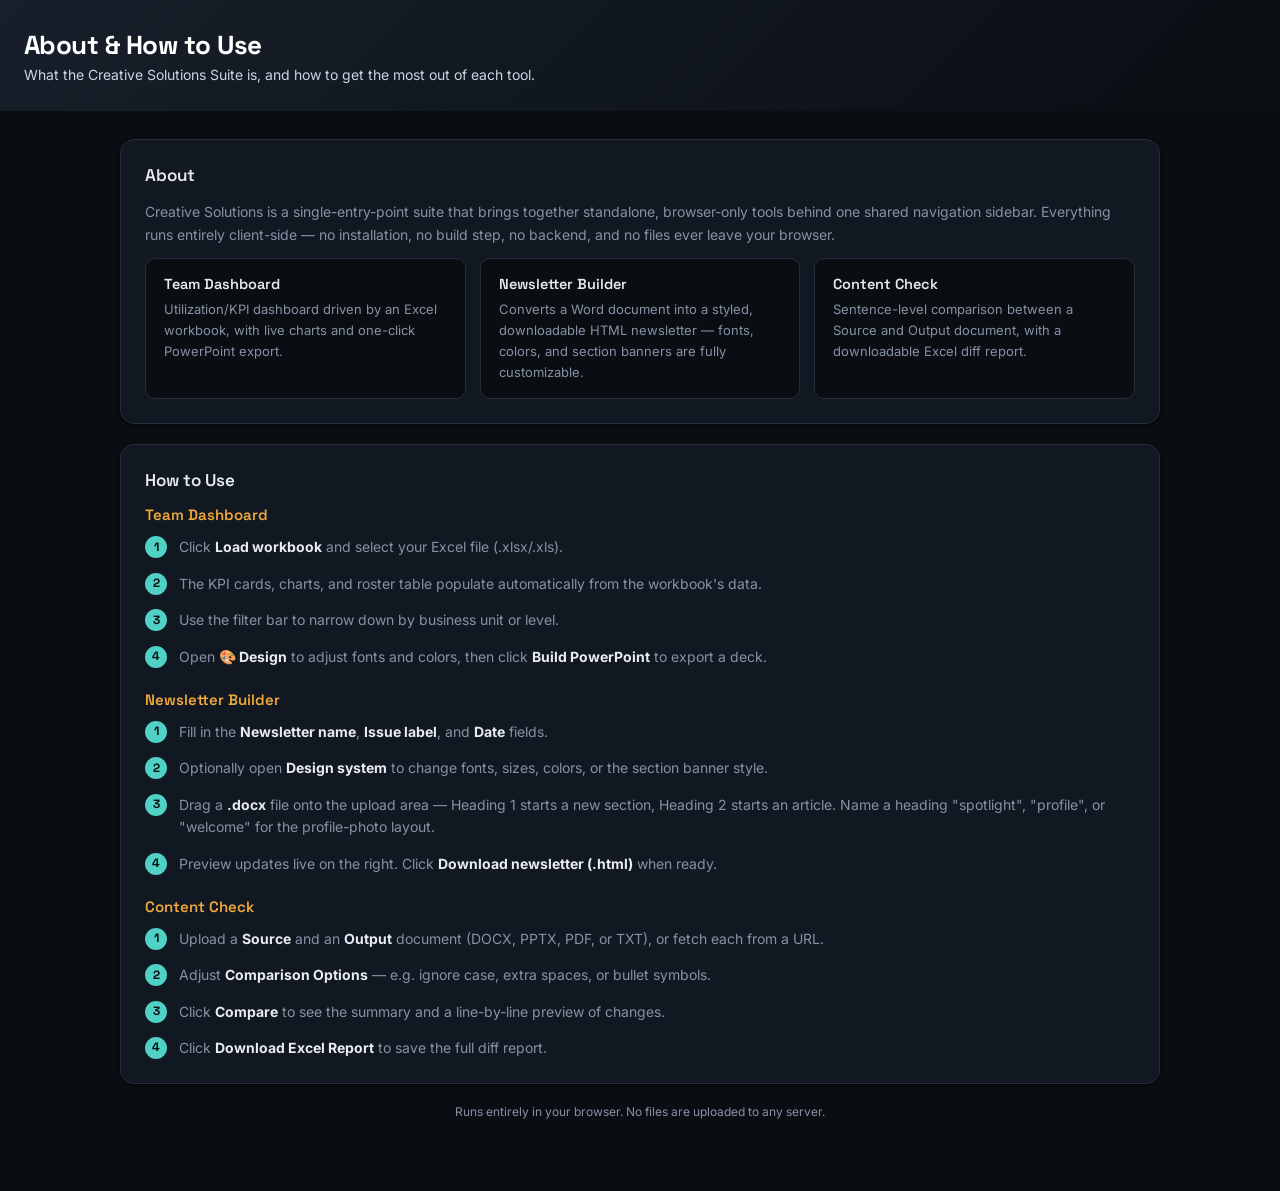
==== apps/about/index.html @ 9792f873 "Add About & How to Use page to the suite" ====
<!DOCTYPE html>
<html lang="en">
<head>
<meta charset="UTF-8" />
<meta name="viewport" content="width=device-width, initial-scale=1.0" />
<title>About</title>
<link rel="preconnect" href="https://fonts.googleapis.com">
<link href="https://fonts.googleapis.com/css2?family=Space+Grotesk:wght@500;600;700&family=Inter:wght@400;500;600&display=swap" rel="stylesheet">
<style>
  :root{
    --bg:#0A0E13;
    --panel:#121821;
    --line:#232E3B;
    --text:#E7ECF2;
    --muted:#8592A6;
    --accent:#4FD1C5;
    --amber:#F2A93B;
    --font-header:'Space Grotesk', sans-serif;
    --font-body:'Inter', sans-serif;
    --banner-bg:#171F2A;
    --banner-bg-2:#0A0E13;
  }
  *{box-sizing:border-box;}
  html,body{margin:0;padding:0;}
  body{background:var(--bg);color:var(--text);font-family:var(--font-body);}

  .app-header{background:linear-gradient(135deg, var(--banner-bg), var(--banner-bg-2));color:#fff;padding:28px 24px;text-align:left;}
  .app-header h1{margin:0 0 4px;font-size:26px;font-weight:700;letter-spacing:-0.02em;font-family:var(--font-header);}
  .app-header p{margin:0;color:#cbd5e1;font-size:14px;}

  .container{max-width:1080px;margin:0 auto;padding:28px 20px 60px;}

  .panel{background:var(--panel);border:1px solid var(--line);border-radius:14px;box-shadow:0 1px 2px rgba(0,0,0,.3), 0 1px 3px rgba(0,0,0,.35);padding:24px;margin-bottom:20px;}
  .panel h2{margin:0 0 14px;font-family:var(--font-header);font-size:17px;font-weight:600;color:var(--text);}
  .panel p{margin:0 0 12px;font-size:14px;line-height:1.65;color:var(--muted);}
  .panel p:last-child{margin-bottom:0;}
  .panel ul{margin:0;padding-left:18px;}
  .panel li{font-size:14px;line-height:1.65;color:var(--muted);margin-bottom:6px;}
  .panel li b{color:var(--text);}
  .panel li:last-child{margin-bottom:0;}

  .tool-grid{display:grid;grid-template-columns:repeat(auto-fit, minmax(260px, 1fr));gap:14px;margin-top:4px;}
  .tool-card{background:var(--bg);border:1px solid var(--line);border-radius:10px;padding:16px 18px;}
  .tool-card h3{margin:0 0 6px;font-family:var(--font-header);font-size:14.5px;font-weight:600;color:var(--text);}
  .tool-card p{margin:0;font-size:13px;line-height:1.6;color:var(--muted);}

  .steps{counter-reset:step;list-style:none;margin:0;padding:0;}
  .steps li{counter-increment:step;position:relative;padding-left:34px;margin-bottom:14px;font-size:14px;line-height:1.6;color:var(--muted);}
  .steps li:last-child{margin-bottom:0;}
  .steps li::before{content:counter(step);position:absolute;left:0;top:0;width:22px;height:22px;border-radius:50%;background:var(--accent);color:#0A0E13;font-family:var(--font-header);font-weight:700;font-size:12px;display:flex;align-items:center;justify-content:center;}
  .steps li b{color:var(--text);}

  .how-to-block{margin-bottom:22px;}
  .how-to-block:last-child{margin-bottom:0;}
  .how-to-block h3{margin:0 0 12px;font-family:var(--font-header);font-size:15px;font-weight:600;color:var(--amber);}

  .footer-note{text-align:center;color:var(--muted);font-size:12px;margin-top:8px;}
</style>
</head>
<body>

<header class="app-header">
  <h1>About &amp; How to Use</h1>
  <p>What the Creative Solutions Suite is, and how to get the most out of each tool.</p>
</header>

<div class="container">

  <section class="panel">
    <h2>About</h2>
    <p>Creative Solutions is a single-entry-point suite that brings together standalone, browser-only tools behind one shared navigation sidebar. Everything runs entirely client-side — no installation, no build step, no backend, and no files ever leave your browser.</p>
    <div class="tool-grid">
      <div class="tool-card">
        <h3>Team Dashboard</h3>
        <p>Utilization/KPI dashboard driven by an Excel workbook, with live charts and one-click PowerPoint export.</p>
      </div>
      <div class="tool-card">
        <h3>Newsletter Builder</h3>
        <p>Converts a Word document into a styled, downloadable HTML newsletter — fonts, colors, and section banners are fully customizable.</p>
      </div>
      <div class="tool-card">
        <h3>Content Check</h3>
        <p>Sentence-level comparison between a Source and Output document, with a downloadable Excel diff report.</p>
      </div>
    </div>
  </section>

  <section class="panel">
    <h2>How to Use</h2>

    <div class="how-to-block">
      <h3>Team Dashboard</h3>
      <ol class="steps">
        <li>Click <b>Load workbook</b> and select your Excel file (.xlsx/.xls).</li>
        <li>The KPI cards, charts, and roster table populate automatically from the workbook's data.</li>
        <li>Use the filter bar to narrow down by business unit or level.</li>
        <li>Open <b>🎨 Design</b> to adjust fonts and colors, then click <b>Build PowerPoint</b> to export a deck.</li>
      </ol>
    </div>

    <div class="how-to-block">
      <h3>Newsletter Builder</h3>
      <ol class="steps">
        <li>Fill in the <b>Newsletter name</b>, <b>Issue label</b>, and <b>Date</b> fields.</li>
        <li>Optionally open <b>Design system</b> to change fonts, sizes, colors, or the section banner style.</li>
        <li>Drag a <b>.docx</b> file onto the upload area — Heading&nbsp;1 starts a new section, Heading&nbsp;2 starts an article. Name a heading "spotlight", "profile", or "welcome" for the profile-photo layout.</li>
        <li>Preview updates live on the right. Click <b>Download newsletter (.html)</b> when ready.</li>
      </ol>
    </div>

    <div class="how-to-block">
      <h3>Content Check</h3>
      <ol class="steps">
        <li>Upload a <b>Source</b> and an <b>Output</b> document (DOCX, PPTX, PDF, or TXT), or fetch each from a URL.</li>
        <li>Adjust <b>Comparison Options</b> — e.g. ignore case, extra spaces, or bullet symbols.</li>
        <li>Click <b>Compare</b> to see the summary and a line-by-line preview of changes.</li>
        <li>Click <b>Download Excel Report</b> to save the full diff report.</li>
      </ol>
    </div>
  </section>

  <p class="footer-note">Runs entirely in your browser. No files are uploaded to any server.</p>
</div>

</body>
</html>
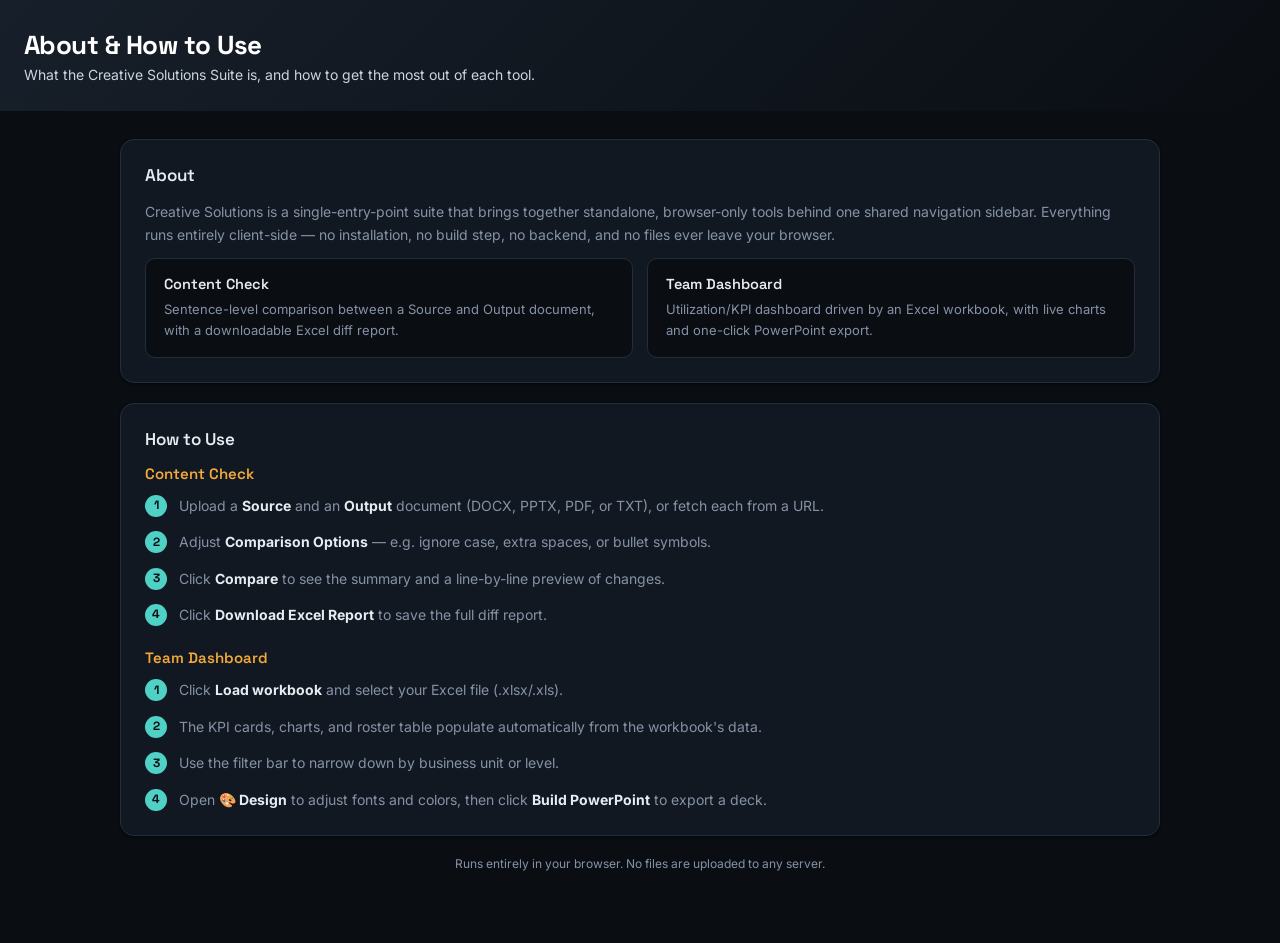
==== commit 3883d0de: "Reorder nav (Content Check, Dashboard, Newsletter, About), mark Newsletter Builder as Coming Soon, a" ====
--- a/apps/about/index.html
+++ b/apps/about/index.html
@@ -71,22 +71,28 @@
     <p>Creative Solutions is a single-entry-point suite that brings together standalone, browser-only tools behind one shared navigation sidebar. Everything runs entirely client-side — no installation, no build step, no backend, and no files ever leave your browser.</p>
     <div class="tool-grid">
       <div class="tool-card">
+        <h3>Content Check</h3>
+        <p>Sentence-level comparison between a Source and Output document, with a downloadable Excel diff report.</p>
+      </div>
+      <div class="tool-card">
         <h3>Team Dashboard</h3>
         <p>Utilization/KPI dashboard driven by an Excel workbook, with live charts and one-click PowerPoint export.</p>
-      </div>
-      <div class="tool-card">
-        <h3>Newsletter Builder</h3>
-        <p>Converts a Word document into a styled, downloadable HTML newsletter — fonts, colors, and section banners are fully customizable.</p>
-      </div>
-      <div class="tool-card">
-        <h3>Content Check</h3>
-        <p>Sentence-level comparison between a Source and Output document, with a downloadable Excel diff report.</p>
       </div>
     </div>
   </section>
 
   <section class="panel">
     <h2>How to Use</h2>
+
+    <div class="how-to-block">
+      <h3>Content Check</h3>
+      <ol class="steps">
+        <li>Upload a <b>Source</b> and an <b>Output</b> document (DOCX, PPTX, PDF, or TXT), or fetch each from a URL.</li>
+        <li>Adjust <b>Comparison Options</b> — e.g. ignore case, extra spaces, or bullet symbols.</li>
+        <li>Click <b>Compare</b> to see the summary and a line-by-line preview of changes.</li>
+        <li>Click <b>Download Excel Report</b> to save the full diff report.</li>
+      </ol>
+    </div>
 
     <div class="how-to-block">
       <h3>Team Dashboard</h3>
@@ -97,26 +103,6 @@
         <li>Open <b>🎨 Design</b> to adjust fonts and colors, then click <b>Build PowerPoint</b> to export a deck.</li>
       </ol>
     </div>
-
-    <div class="how-to-block">
-      <h3>Newsletter Builder</h3>
-      <ol class="steps">
-        <li>Fill in the <b>Newsletter name</b>, <b>Issue label</b>, and <b>Date</b> fields.</li>
-        <li>Optionally open <b>Design system</b> to change fonts, sizes, colors, or the section banner style.</li>
-        <li>Drag a <b>.docx</b> file onto the upload area — Heading&nbsp;1 starts a new section, Heading&nbsp;2 starts an article. Name a heading "spotlight", "profile", or "welcome" for the profile-photo layout.</li>
-        <li>Preview updates live on the right. Click <b>Download newsletter (.html)</b> when ready.</li>
-      </ol>
-    </div>
-
-    <div class="how-to-block">
-      <h3>Content Check</h3>
-      <ol class="steps">
-        <li>Upload a <b>Source</b> and an <b>Output</b> document (DOCX, PPTX, PDF, or TXT), or fetch each from a URL.</li>
-        <li>Adjust <b>Comparison Options</b> — e.g. ignore case, extra spaces, or bullet symbols.</li>
-        <li>Click <b>Compare</b> to see the summary and a line-by-line preview of changes.</li>
-        <li>Click <b>Download Excel Report</b> to save the full diff report.</li>
-      </ol>
-    </div>
   </section>
 
   <p class="footer-note">Runs entirely in your browser. No files are uploaded to any server.</p>
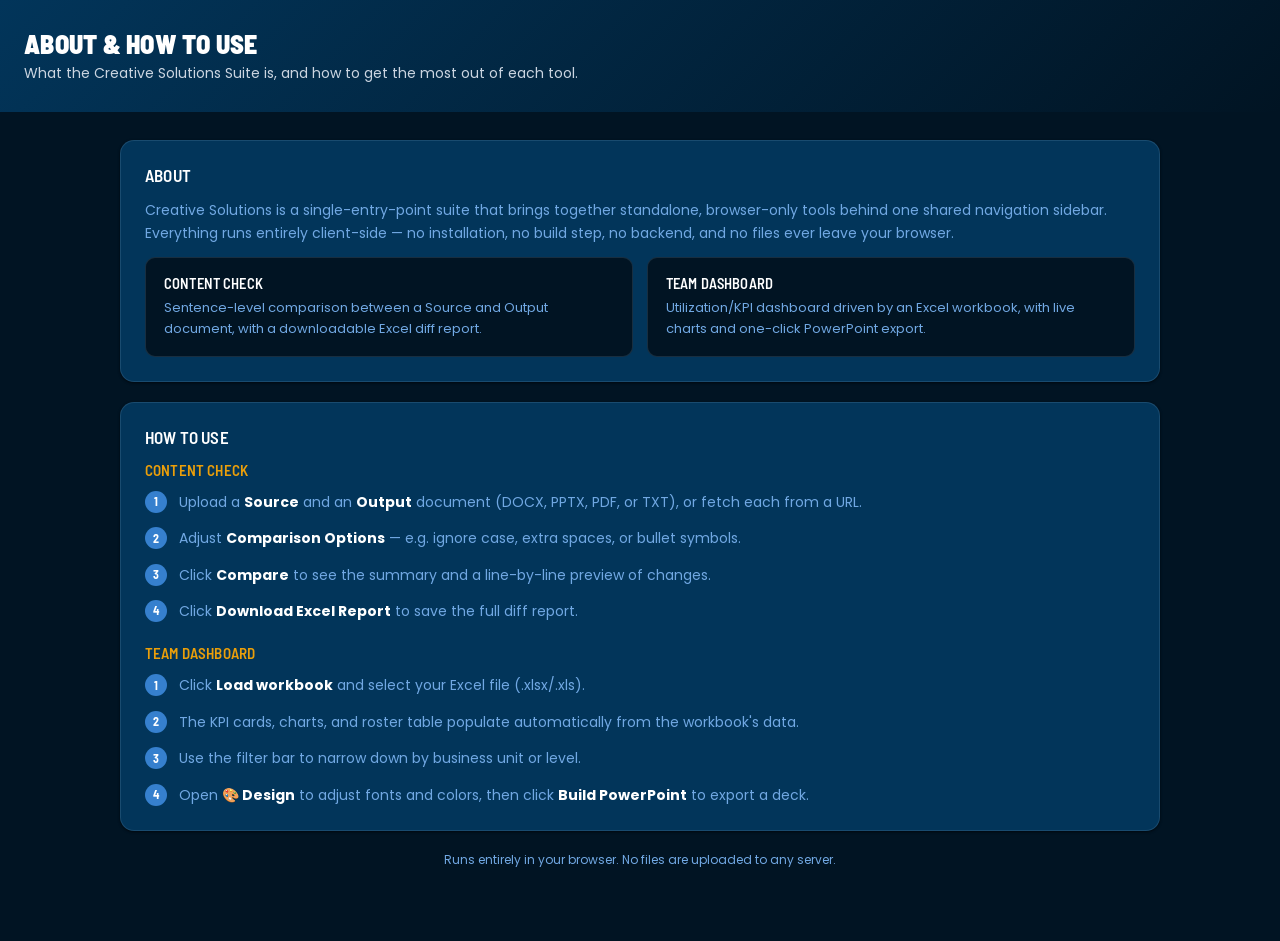
==== commit 7e409b36: "Apply PepsiCo Digital Minikit brand to sidebar, About, and Content Check Fonts: Barlow Semi Condense" ====
--- a/apps/about/index.html
+++ b/apps/about/index.html
@@ -5,33 +5,34 @@
 <meta name="viewport" content="width=device-width, initial-scale=1.0" />
 <title>About</title>
 <link rel="preconnect" href="https://fonts.googleapis.com">
-<link href="https://fonts.googleapis.com/css2?family=Space+Grotesk:wght@500;600;700&family=Inter:wght@400;500;600&display=swap" rel="stylesheet">
+<link href="https://fonts.googleapis.com/css2?family=Barlow+Semi+Condensed:wght@600;700;900&family=Poppins:wght@400;500;600;700&display=swap" rel="stylesheet">
 <style>
   :root{
-    --bg:#0A0E13;
-    --panel:#121821;
-    --line:#232E3B;
-    --text:#E7ECF2;
-    --muted:#8592A6;
-    --accent:#4FD1C5;
-    --amber:#F2A93B;
-    --font-header:'Space Grotesk', sans-serif;
-    --font-body:'Inter', sans-serif;
-    --banner-bg:#171F2A;
-    --banner-bg-2:#0A0E13;
+    /* PepsiCo Digital Minikit — Dark Universal Theme (Fresh navy ramp) */
+    --bg:#011423;
+    --panel:#02355A;
+    --line:rgba(165, 203, 238, 0.14);
+    --text:#FFFFFF;
+    --muted:#71A8E3;
+    --accent:#3680CE;
+    --amber:#EB9F0A;
+    --font-header:'Barlow Semi Condensed', sans-serif;
+    --font-body:'Poppins', sans-serif;
+    --banner-bg:#02355A;
+    --banner-bg-2:#011423;
   }
   *{box-sizing:border-box;}
   html,body{margin:0;padding:0;}
   body{background:var(--bg);color:var(--text);font-family:var(--font-body);}
 
   .app-header{background:linear-gradient(135deg, var(--banner-bg), var(--banner-bg-2));color:#fff;padding:28px 24px;text-align:left;}
-  .app-header h1{margin:0 0 4px;font-size:26px;font-weight:700;letter-spacing:-0.02em;font-family:var(--font-header);}
+  .app-header h1{margin:0 0 4px;font-size:26px;font-weight:900;text-transform:uppercase;letter-spacing:0.01em;font-family:var(--font-header);}
   .app-header p{margin:0;color:#cbd5e1;font-size:14px;}
 
   .container{max-width:1080px;margin:0 auto;padding:28px 20px 60px;}
 
   .panel{background:var(--panel);border:1px solid var(--line);border-radius:14px;box-shadow:0 1px 2px rgba(0,0,0,.3), 0 1px 3px rgba(0,0,0,.35);padding:24px;margin-bottom:20px;}
-  .panel h2{margin:0 0 14px;font-family:var(--font-header);font-size:17px;font-weight:600;color:var(--text);}
+  .panel h2{margin:0 0 14px;font-family:var(--font-header);font-size:17px;font-weight:600;text-transform:uppercase;letter-spacing:0.01em;color:var(--text);}
   .panel p{margin:0 0 12px;font-size:14px;line-height:1.65;color:var(--muted);}
   .panel p:last-child{margin-bottom:0;}
   .panel ul{margin:0;padding-left:18px;}
@@ -41,18 +42,18 @@
 
   .tool-grid{display:grid;grid-template-columns:repeat(auto-fit, minmax(260px, 1fr));gap:14px;margin-top:4px;}
   .tool-card{background:var(--bg);border:1px solid var(--line);border-radius:10px;padding:16px 18px;}
-  .tool-card h3{margin:0 0 6px;font-family:var(--font-header);font-size:14.5px;font-weight:600;color:var(--text);}
+  .tool-card h3{margin:0 0 6px;font-family:var(--font-header);font-size:14.5px;font-weight:600;text-transform:uppercase;letter-spacing:0.01em;color:var(--text);}
   .tool-card p{margin:0;font-size:13px;line-height:1.6;color:var(--muted);}
 
   .steps{counter-reset:step;list-style:none;margin:0;padding:0;}
   .steps li{counter-increment:step;position:relative;padding-left:34px;margin-bottom:14px;font-size:14px;line-height:1.6;color:var(--muted);}
   .steps li:last-child{margin-bottom:0;}
-  .steps li::before{content:counter(step);position:absolute;left:0;top:0;width:22px;height:22px;border-radius:50%;background:var(--accent);color:#0A0E13;font-family:var(--font-header);font-weight:700;font-size:12px;display:flex;align-items:center;justify-content:center;}
+  .steps li::before{content:counter(step);position:absolute;left:0;top:0;width:22px;height:22px;border-radius:50%;background:var(--accent);color:#fff;font-family:var(--font-header);font-weight:700;font-size:12px;display:flex;align-items:center;justify-content:center;}
   .steps li b{color:var(--text);}
 
   .how-to-block{margin-bottom:22px;}
   .how-to-block:last-child{margin-bottom:0;}
-  .how-to-block h3{margin:0 0 12px;font-family:var(--font-header);font-size:15px;font-weight:600;color:var(--amber);}
+  .how-to-block h3{margin:0 0 12px;font-family:var(--font-header);font-size:15px;font-weight:600;text-transform:uppercase;letter-spacing:0.01em;color:var(--amber);}
 
   .footer-note{text-align:center;color:var(--muted);font-size:12px;margin-top:8px;}
 </style>
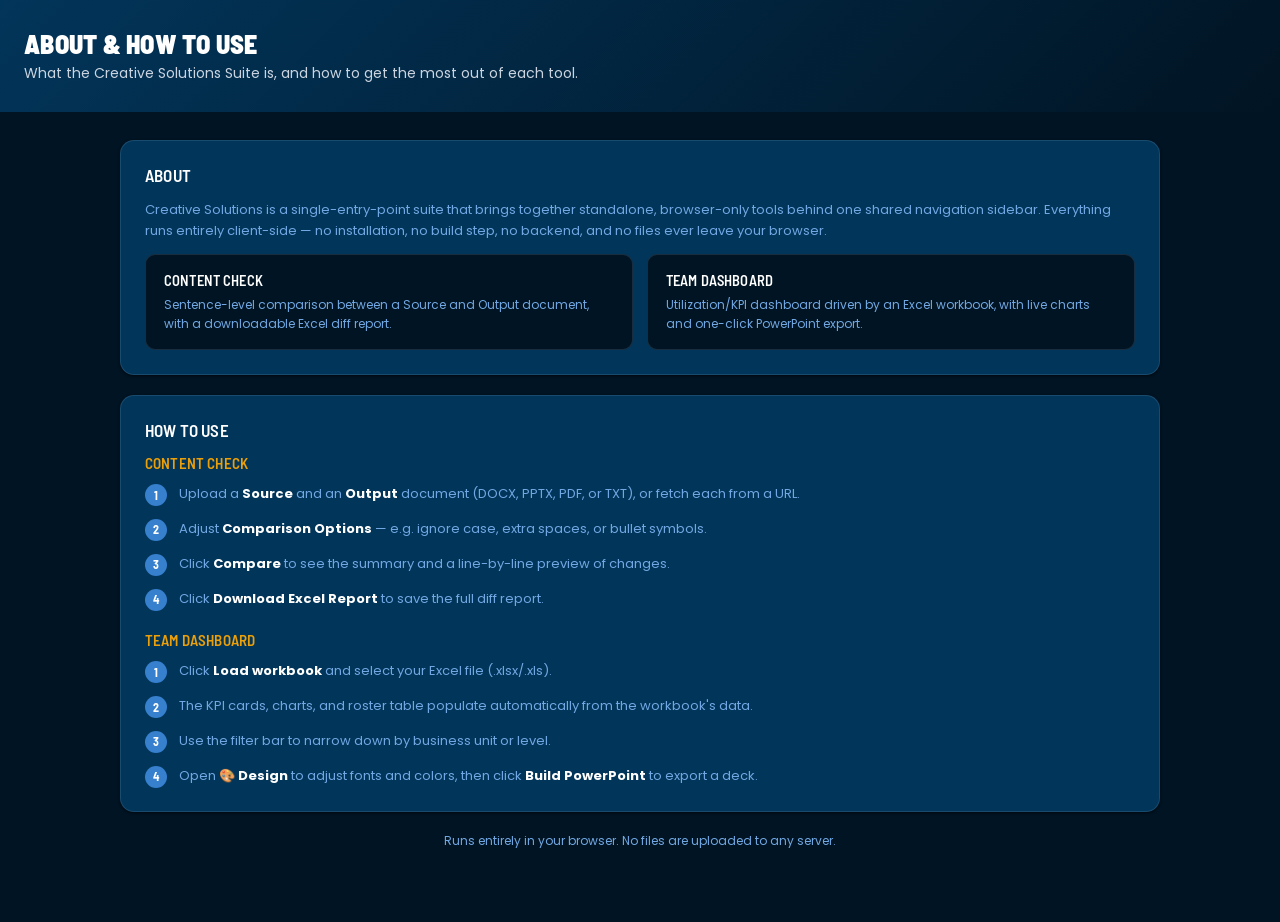
==== commit b19df2d0: "Reduce body text and bullet font sizes on the About page .panel p/li 14px -> 13px, .tool-card p 13px" ====
--- a/apps/about/index.html
+++ b/apps/about/index.html
@@ -33,20 +33,20 @@
 
   .panel{background:var(--panel);border:1px solid var(--line);border-radius:14px;box-shadow:0 1px 2px rgba(0,0,0,.3), 0 1px 3px rgba(0,0,0,.35);padding:24px;margin-bottom:20px;}
   .panel h2{margin:0 0 14px;font-family:var(--font-header);font-size:17px;font-weight:600;text-transform:uppercase;letter-spacing:0.01em;color:var(--text);}
-  .panel p{margin:0 0 12px;font-size:14px;line-height:1.65;color:var(--muted);}
+  .panel p{margin:0 0 12px;font-size:13px;line-height:1.65;color:var(--muted);}
   .panel p:last-child{margin-bottom:0;}
   .panel ul{margin:0;padding-left:18px;}
-  .panel li{font-size:14px;line-height:1.65;color:var(--muted);margin-bottom:6px;}
+  .panel li{font-size:13px;line-height:1.65;color:var(--muted);margin-bottom:6px;}
   .panel li b{color:var(--text);}
   .panel li:last-child{margin-bottom:0;}
 
   .tool-grid{display:grid;grid-template-columns:repeat(auto-fit, minmax(260px, 1fr));gap:14px;margin-top:4px;}
   .tool-card{background:var(--bg);border:1px solid var(--line);border-radius:10px;padding:16px 18px;}
   .tool-card h3{margin:0 0 6px;font-family:var(--font-header);font-size:14.5px;font-weight:600;text-transform:uppercase;letter-spacing:0.01em;color:var(--text);}
-  .tool-card p{margin:0;font-size:13px;line-height:1.6;color:var(--muted);}
+  .tool-card p{margin:0;font-size:12px;line-height:1.6;color:var(--muted);}
 
   .steps{counter-reset:step;list-style:none;margin:0;padding:0;}
-  .steps li{counter-increment:step;position:relative;padding-left:34px;margin-bottom:14px;font-size:14px;line-height:1.6;color:var(--muted);}
+  .steps li{counter-increment:step;position:relative;padding-left:34px;margin-bottom:14px;font-size:13px;line-height:1.6;color:var(--muted);}
   .steps li:last-child{margin-bottom:0;}
   .steps li::before{content:counter(step);position:absolute;left:0;top:0;width:22px;height:22px;border-radius:50%;background:var(--accent);color:#fff;font-family:var(--font-header);font-weight:700;font-size:12px;display:flex;align-items:center;justify-content:center;}
   .steps li b{color:var(--text);}
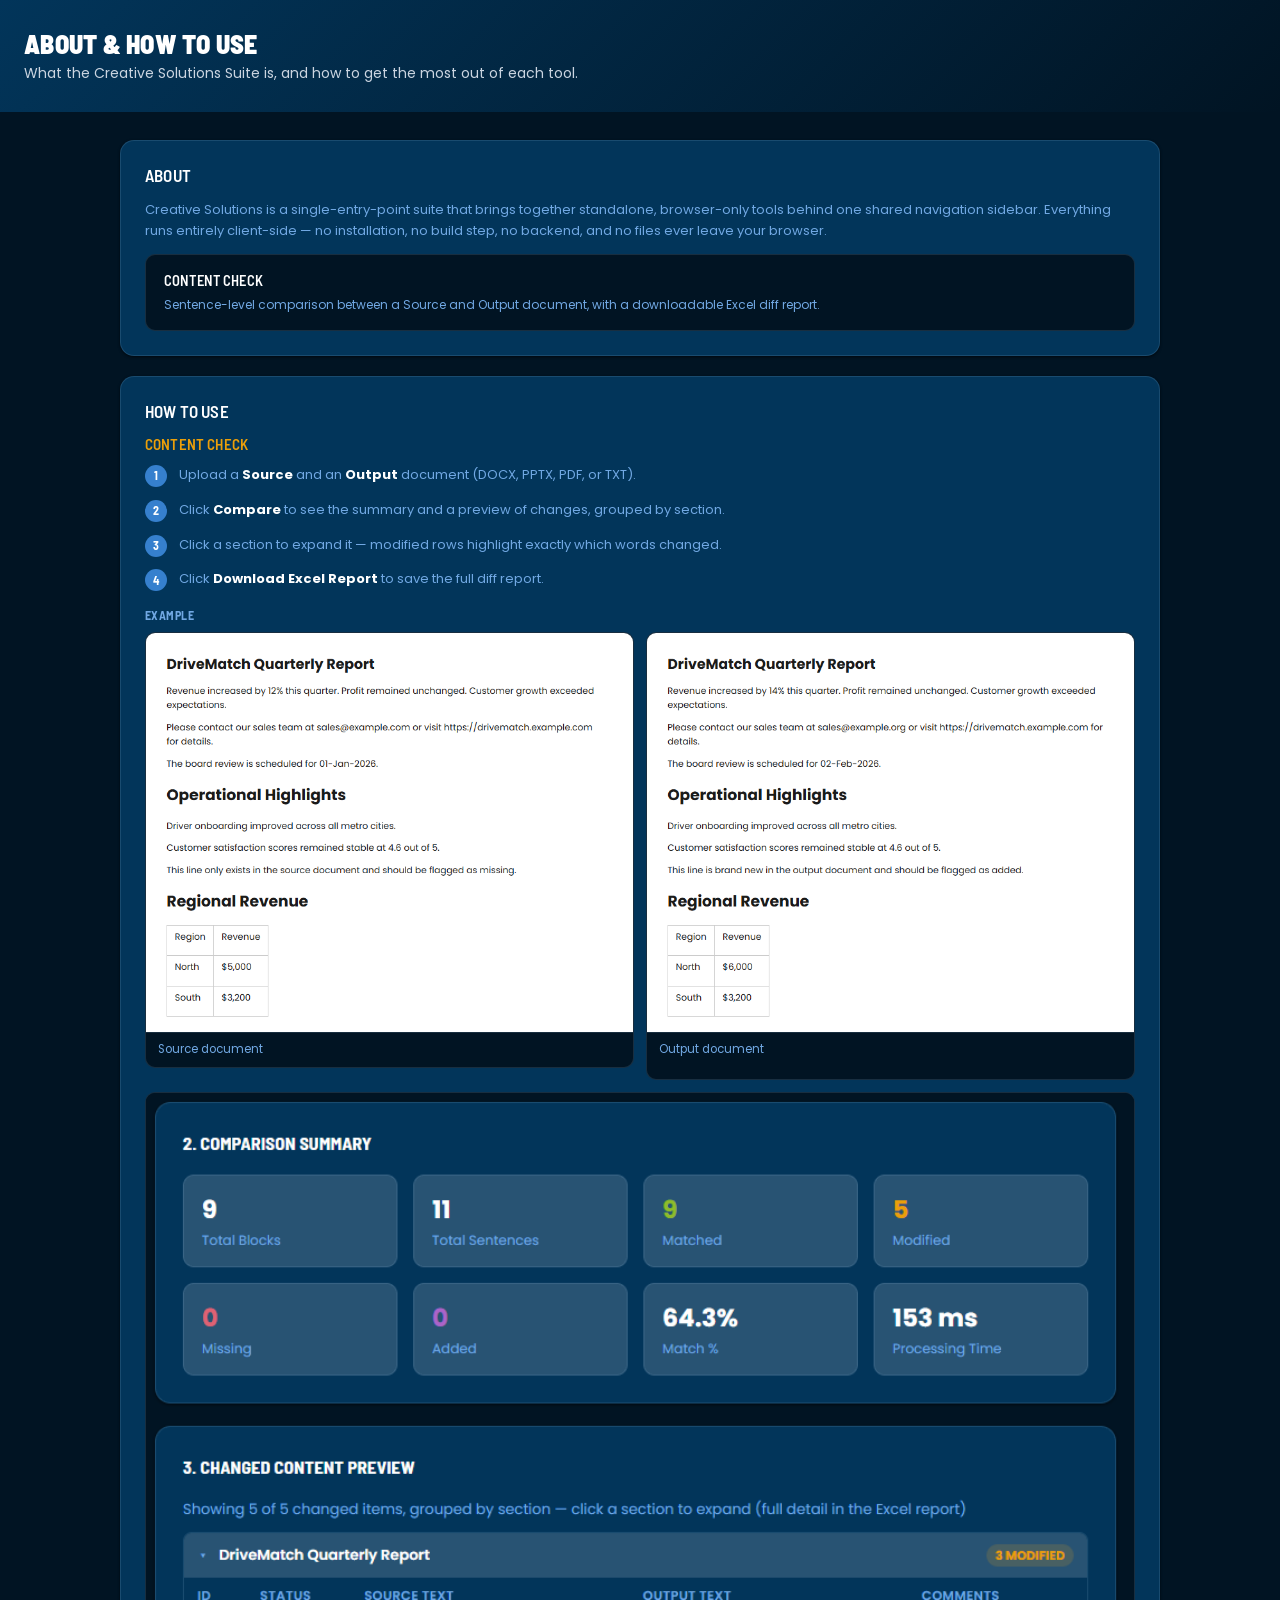
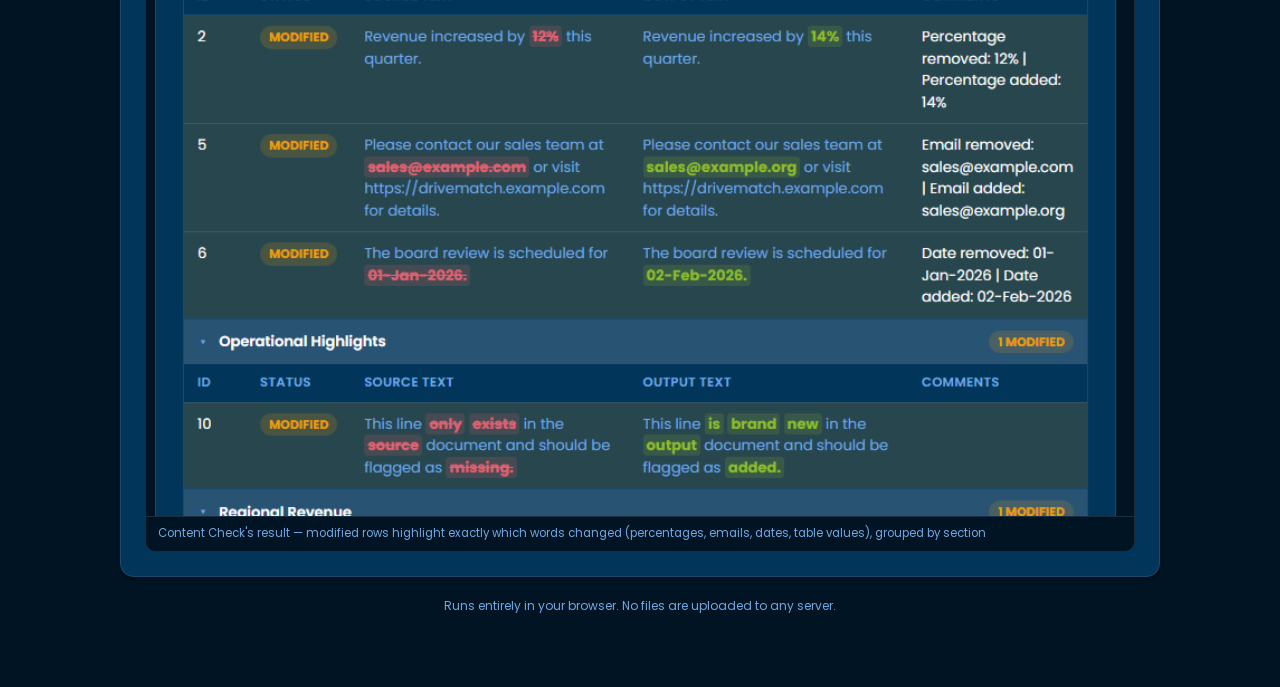
==== commit 99382f8d: "Hide Team Dashboard nav item; add example screenshots to About page js/shell.js: added 'dashboard' t" ====
--- a/apps/about/index.html
+++ b/apps/about/index.html
@@ -55,6 +55,15 @@
   .how-to-block:last-child{margin-bottom:0;}
   .how-to-block h3{margin:0 0 12px;font-family:var(--font-header);font-size:15px;font-weight:600;text-transform:uppercase;letter-spacing:0.01em;color:var(--amber);}
 
+  .example-block{margin-top:18px;}
+  .example-block h4{margin:0 0 10px;font-family:var(--font-header);font-size:12px;font-weight:700;text-transform:uppercase;letter-spacing:0.04em;color:var(--muted);}
+  .example-grid{display:grid;grid-template-columns:1fr 1fr;gap:12px;margin-bottom:12px;}
+  .example-block figure{margin:0 0 12px;background:var(--bg);border:1px solid var(--line);border-radius:10px;overflow:hidden;}
+  .example-block figure:last-child{margin-bottom:0;}
+  .example-block img{display:block;width:100%;height:auto;}
+  .example-block figcaption{padding:8px 12px;font-size:11.5px;line-height:1.5;color:var(--muted);border-top:1px solid var(--line);}
+  @media (max-width:600px){.example-grid{grid-template-columns:1fr;}}
+
   .footer-note{text-align:center;color:var(--muted);font-size:12px;margin-top:8px;}
 </style>
 </head>
@@ -75,10 +84,6 @@
         <h3>Content Check</h3>
         <p>Sentence-level comparison between a Source and Output document, with a downloadable Excel diff report.</p>
       </div>
-      <div class="tool-card">
-        <h3>Team Dashboard</h3>
-        <p>Utilization/KPI dashboard driven by an Excel workbook, with live charts and one-click PowerPoint export.</p>
-      </div>
     </div>
   </section>
 
@@ -88,21 +93,29 @@
     <div class="how-to-block">
       <h3>Content Check</h3>
       <ol class="steps">
-        <li>Upload a <b>Source</b> and an <b>Output</b> document (DOCX, PPTX, PDF, or TXT), or fetch each from a URL.</li>
-        <li>Adjust <b>Comparison Options</b> — e.g. ignore case, extra spaces, or bullet symbols.</li>
-        <li>Click <b>Compare</b> to see the summary and a line-by-line preview of changes.</li>
+        <li>Upload a <b>Source</b> and an <b>Output</b> document (DOCX, PPTX, PDF, or TXT).</li>
+        <li>Click <b>Compare</b> to see the summary and a preview of changes, grouped by section.</li>
+        <li>Click a section to expand it — modified rows highlight exactly which words changed.</li>
         <li>Click <b>Download Excel Report</b> to save the full diff report.</li>
       </ol>
-    </div>
 
-    <div class="how-to-block">
-      <h3>Team Dashboard</h3>
-      <ol class="steps">
-        <li>Click <b>Load workbook</b> and select your Excel file (.xlsx/.xls).</li>
-        <li>The KPI cards, charts, and roster table populate automatically from the workbook's data.</li>
-        <li>Use the filter bar to narrow down by business unit or level.</li>
-        <li>Open <b>🎨 Design</b> to adjust fonts and colors, then click <b>Build PowerPoint</b> to export a deck.</li>
-      </ol>
+      <div class="example-block">
+        <h4>Example</h4>
+        <div class="example-grid">
+          <figure>
+            <img src="assets/sample-source.png" alt="Sample source document used as Content Check input">
+            <figcaption>Source document</figcaption>
+          </figure>
+          <figure>
+            <img src="assets/sample-output.png" alt="Sample output document used as Content Check input">
+            <figcaption>Output document</figcaption>
+          </figure>
+        </div>
+        <figure>
+          <img src="assets/sample-comparison.png" alt="Content Check's comparison summary and changed content preview for the sample documents">
+          <figcaption>Content Check's result — modified rows highlight exactly which words changed (percentages, emails, dates, table values), grouped by section</figcaption>
+        </figure>
+      </div>
     </div>
   </section>
 
